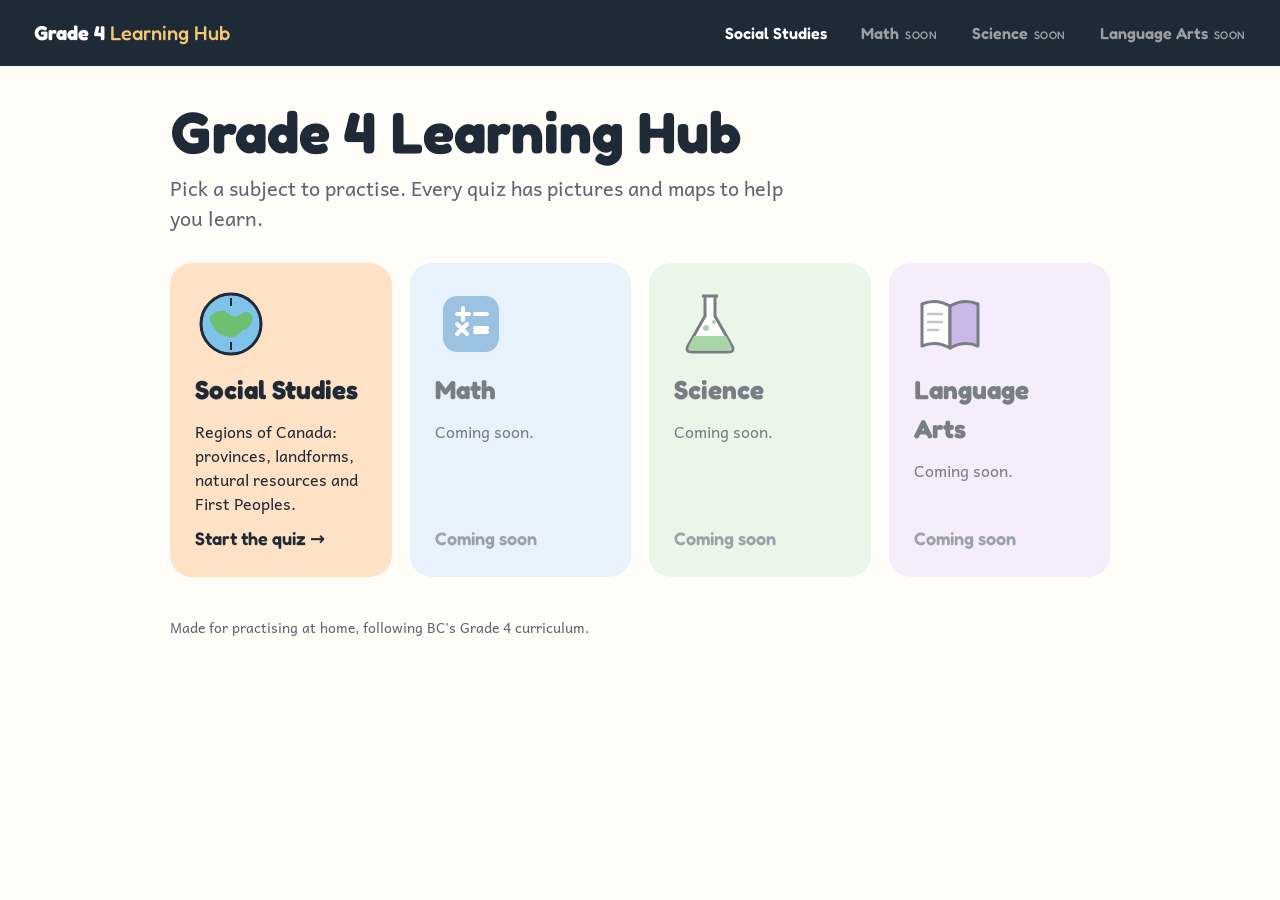
==== index.html @ 0b354492 "Add Grade 4 Learning Hub with Social Studies: Regions of Canada quiz - Home page with a subject menu" ====
<!DOCTYPE html>
<html lang="en">
<head>
<meta charset="utf-8">
<meta name="viewport" content="width=device-width, initial-scale=1">
<title>Grade 4 Learning Hub</title>
<link rel="stylesheet" href="assets/site.css">
<style>
*{box-sizing:border-box}
body{margin:0;background:#fffdf8;color:#1f2a37;font-family:var(--body-font);font-size:18px;line-height:1.5}
.wrap{max-width:980px;margin:0 auto;padding:36px 20px 60px}
h1{font-family:var(--head-font);font-size:clamp(36px,6vw,58px);line-height:1.05;margin:0 0 10px}
.lead{font-size:20px;color:#5b6675;margin:0 0 30px;max-width:52ch}
.grid{display:grid;grid-template-columns:repeat(auto-fit,minmax(210px,1fr));gap:18px;list-style:none;padding:0;margin:0}
.subject{display:flex;flex-direction:column;gap:10px;height:100%;border-radius:22px;padding:22px;text-decoration:none;color:#1f2a37;border:3px solid transparent;transition:transform .15s}
a.subject:hover{transform:translateY(-3px);border-color:#1f2a37}
a.subject:focus-visible{outline:4px solid #1d4ed8;outline-offset:3px}
.subject svg{width:72px;height:72px}
.subject h2{font-family:var(--head-font);font-size:26px;margin:0}
.subject p{margin:0;font-size:16px}
.subject .go{margin-top:auto;font-family:var(--head-font);font-weight:600}
.subject.off{opacity:.6}
.subject.off .go{color:#5b6675}
.ss{background:#ffe2c6}.ma{background:#d8ecff}.sc{background:#dcf3df}.la{background:#efe1ff}
footer{margin-top:40px;color:#5b6675;font-size:14px}
</style>
</head>
<body>
<nav class="site-nav" aria-label="Subjects">
  <a class="brand" href="./">Grade 4 <span>Learning Hub</span></a>
  <ul>
    <li><a href="social-studies/">Social Studies</a></li>
    <li><span class="soon" aria-disabled="true">Math <small>soon</small></span></li>
    <li><span class="soon" aria-disabled="true">Science <small>soon</small></span></li>
    <li><span class="soon" aria-disabled="true">Language Arts <small>soon</small></span></li>
  </ul>
</nav>
<div class="wrap">
  <h1>Grade 4 Learning Hub</h1>
  <p class="lead">Pick a subject to practise. Every quiz has pictures and maps to help you learn.</p>
  <ul class="grid">
    <li><a class="subject ss" href="social-studies/">
      <svg viewBox="0 0 72 72" aria-hidden="true"><circle cx="36" cy="36" r="30" fill="#7fc3ea"/><path d="M14,30 q8,-10 18,-6 q6,8 14,2 q8,-6 12,4 q-2,10 -10,12 q-8,10 -18,6 q-10,-2 -16,-18Z" fill="#6fbf73"/><path d="M36,10 v8 M36,54 v8" stroke="#1f2a37" stroke-width="2"/><circle cx="36" cy="36" r="30" fill="none" stroke="#1f2a37" stroke-width="3"/></svg>
      <h2>Social Studies</h2>
      <p>Regions of Canada: provinces, landforms, natural resources and First Peoples.</p>
      <span class="go">Start the quiz →</span></a></li>
    <li><div class="subject ma off">
      <svg viewBox="0 0 72 72" aria-hidden="true"><rect x="8" y="8" width="56" height="56" rx="14" fill="#5b9bd5"/><path d="M22,26 h12 M28,20 v12 M40,26 h12 M22,46 l10,-10 M22,36 l10,10 M40,44 h12 M40,40 h12" stroke="#fff" stroke-width="4" stroke-linecap="round"/></svg>
      <h2>Math</h2><p>Coming soon.</p><span class="go">Coming soon</span></div></li>
    <li><div class="subject sc off">
      <svg viewBox="0 0 72 72" aria-hidden="true"><path d="M28,8 h16 M31,8 v20 L14,58 q-3,6 4,6 h36 q7,0 4,-6 L41,28 V8" fill="#fff" stroke="#1f2a37" stroke-width="3" stroke-linejoin="round"/><path d="M20,48 h32 l5,10 q2,4 -3,4 H18 q-5,0 -3,-4Z" fill="#6fbf73"/><circle cx="32" cy="40" r="3" fill="#6fbf73"/><circle cx="40" cy="34" r="2" fill="#6fbf73"/></svg>
      <h2>Science</h2><p>Coming soon.</p><span class="go">Coming soon</span></div></li>
    <li><div class="subject la off">
      <svg viewBox="0 0 72 72" aria-hidden="true"><path d="M8,16 q14,-6 28,2 v42 q-14,-8 -28,-2Z" fill="#fff" stroke="#1f2a37" stroke-width="3" stroke-linejoin="round"/><path d="M64,16 q-14,-6 -28,2 v42 q14,-8 28,-2Z" fill="#a88be0" stroke="#1f2a37" stroke-width="3" stroke-linejoin="round"/><path d="M14,26 h14 M14,34 h14 M14,42 h10" stroke="#9aa3ad" stroke-width="2.5" stroke-linecap="round"/></svg>
      <h2>Language Arts</h2><p>Coming soon.</p><span class="go">Coming soon</span></div></li>
  </ul>
  <footer>Made for practising at home, following BC's Grade 4 curriculum.</footer>
</div>
</body>
</html>
---- assets/site.css ----
/* Shared styles for the Grade 4 Learning Hub */
/* Fonts are bundled in assets/fonts (SIL Open Font License) so they work offline. */
@font-face{font-family:"Andika";font-style:normal;font-weight:400;font-display:swap;src:url("fonts/andika-latin-400-normal.woff2") format("woff2")}
@font-face{font-family:"Andika";font-style:normal;font-weight:700;font-display:swap;src:url("fonts/andika-latin-700-normal.woff2") format("woff2")}
@font-face{font-family:"Fredoka";font-style:normal;font-weight:500;font-display:swap;src:url("fonts/fredoka-latin-500-normal.woff2") format("woff2")}
@font-face{font-family:"Fredoka";font-style:normal;font-weight:600;font-display:swap;src:url("fonts/fredoka-latin-600-normal.woff2") format("woff2")}
@font-face{font-family:"Fredoka";font-style:normal;font-weight:700;font-display:swap;src:url("fonts/fredoka-latin-700-normal.woff2") format("woff2")}
:root{
  /* Andika was designed by SIL for beginning readers: clear letter shapes (a, g, l, I, 1) that kids don't mix up.
     Fredoka is a rounded, friendly display face for headings and buttons. */
  --body-font:"Andika","Comic Neue",ui-rounded,"SF Pro Rounded",system-ui,sans-serif;
  --head-font:"Fredoka",ui-rounded,"SF Pro Rounded",system-ui,sans-serif;
}
.kicker a{color:inherit;text-decoration:none}
.kicker a:hover{text-decoration:underline}

.site-nav{display:flex;flex-wrap:wrap;align-items:center;gap:8px 18px;padding:12px 20px;background:#1f2a37;color:#fff;font-family:var(--head-font)}
.site-nav .brand{color:#fff;text-decoration:none;font-weight:700;font-size:20px;margin-right:auto}
.site-nav .brand span{color:#f7c873;font-weight:500}
.site-nav ul{display:flex;flex-wrap:wrap;gap:6px;list-style:none;margin:0;padding:0}
.site-nav a,.site-nav .soon{display:inline-block;padding:6px 14px;border-radius:999px;font-weight:600;font-size:16px;color:#fff;text-decoration:none}
.site-nav a:hover{background:rgba(255,255,255,.12)}
.site-nav ul a[aria-current="page"]{background:#f7c873;color:#1f2a37}
.site-nav .soon{opacity:.55;cursor:default}
.site-nav .soon small{font-size:11px;font-weight:500;text-transform:uppercase;letter-spacing:.05em;margin-left:2px}
.site-nav a:focus-visible{outline:3px solid #f7c873;outline-offset:2px}
@media print{.site-nav{display:none}}
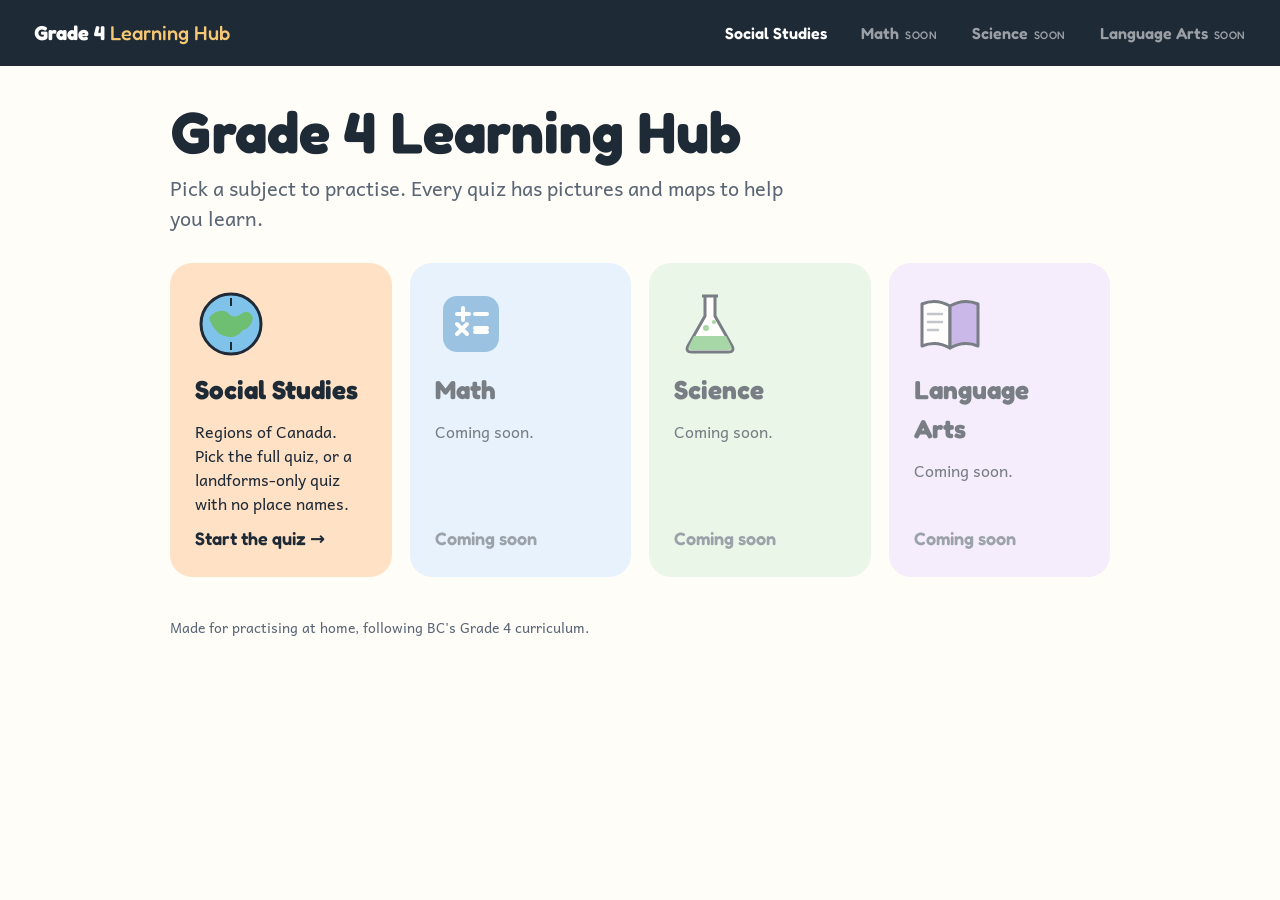
==== commit a32509fa: "Add Landforms-only version of the Social Studies quiz with a version picker - Social Studies page no" ====
--- a/index.html
+++ b/index.html
@@ -42,7 +42,7 @@
     <li><a class="subject ss" href="social-studies/">
       <svg viewBox="0 0 72 72" aria-hidden="true"><circle cx="36" cy="36" r="30" fill="#7fc3ea"/><path d="M14,30 q8,-10 18,-6 q6,8 14,2 q8,-6 12,4 q-2,10 -10,12 q-8,10 -18,6 q-10,-2 -16,-18Z" fill="#6fbf73"/><path d="M36,10 v8 M36,54 v8" stroke="#1f2a37" stroke-width="2"/><circle cx="36" cy="36" r="30" fill="none" stroke="#1f2a37" stroke-width="3"/></svg>
       <h2>Social Studies</h2>
-      <p>Regions of Canada: provinces, landforms, natural resources and First Peoples.</p>
+      <p>Regions of Canada. Pick the full quiz, or a landforms-only quiz with no place names.</p>
       <span class="go">Start the quiz →</span></a></li>
     <li><div class="subject ma off">
       <svg viewBox="0 0 72 72" aria-hidden="true"><rect x="8" y="8" width="56" height="56" rx="14" fill="#5b9bd5"/><path d="M22,26 h12 M28,20 v12 M40,26 h12 M22,46 l10,-10 M22,36 l10,10 M40,44 h12 M40,40 h12" stroke="#fff" stroke-width="4" stroke-linecap="round"/></svg>
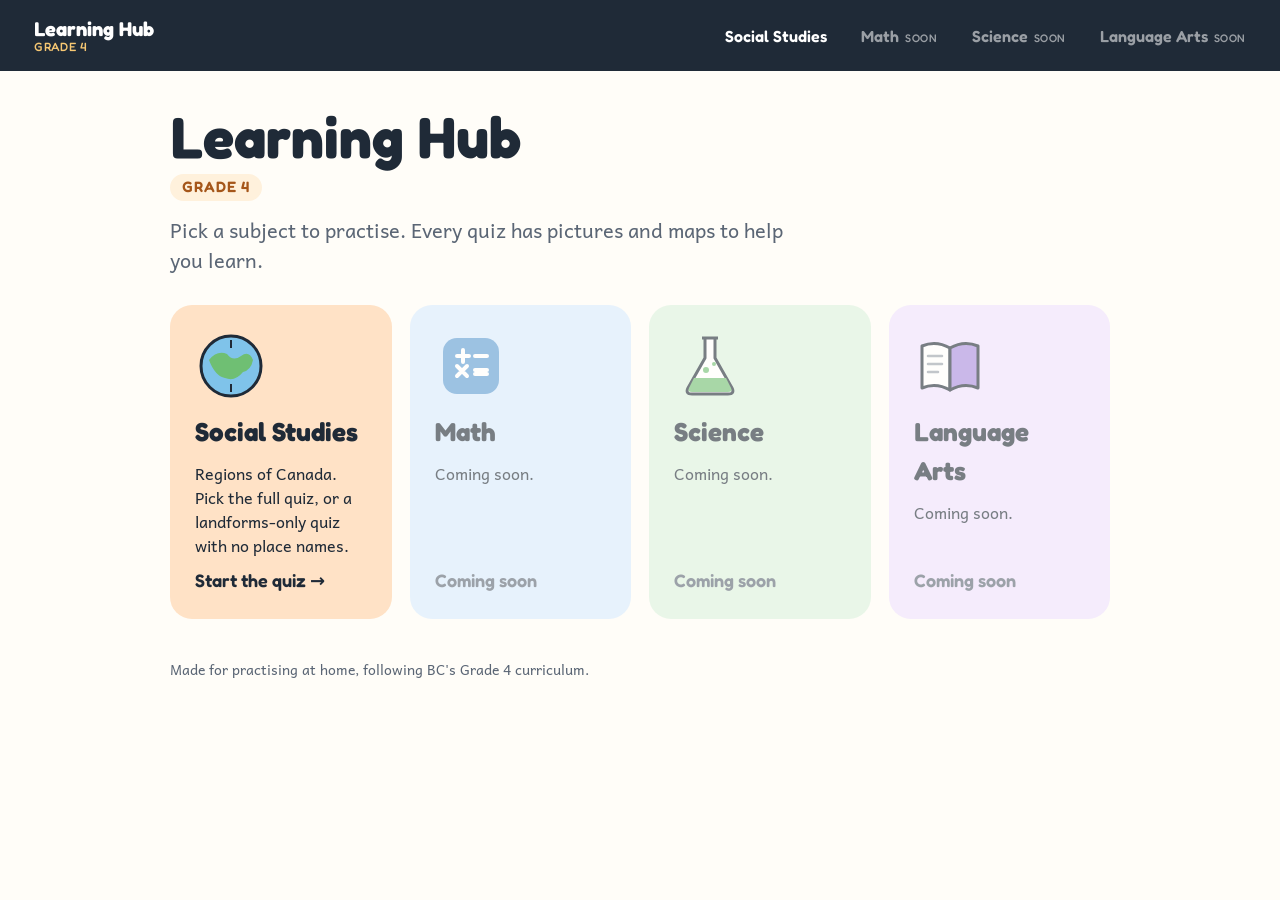
==== commit 47aebea9: "Rename site to Learning Hub with a small Grade 4 label Leaves room for other grades later: the nav b" ====
--- a/index.html
+++ b/index.html
@@ -3,13 +3,14 @@
 <head>
 <meta charset="utf-8">
 <meta name="viewport" content="width=device-width, initial-scale=1">
-<title>Grade 4 Learning Hub</title>
+<title>Learning Hub · Grade 4</title>
 <link rel="stylesheet" href="assets/site.css">
 <style>
 *{box-sizing:border-box}
 body{margin:0;background:#fffdf8;color:#1f2a37;font-family:var(--body-font);font-size:18px;line-height:1.5}
 .wrap{max-width:980px;margin:0 auto;padding:36px 20px 60px}
-h1{font-family:var(--head-font);font-size:clamp(36px,6vw,58px);line-height:1.05;margin:0 0 10px}
+h1{font-family:var(--head-font);font-size:clamp(36px,6vw,58px);line-height:1.05;margin:0}
+.grade{display:inline-block;margin:6px 0 14px;font-family:var(--head-font);font-weight:600;font-size:15px;letter-spacing:.06em;text-transform:uppercase;color:#a5561a;background:#fff1dc;border-radius:999px;padding:2px 12px}
 .lead{font-size:20px;color:#5b6675;margin:0 0 30px;max-width:52ch}
 .grid{display:grid;grid-template-columns:repeat(auto-fit,minmax(210px,1fr));gap:18px;list-style:none;padding:0;margin:0}
 .subject{display:flex;flex-direction:column;gap:10px;height:100%;border-radius:22px;padding:22px;text-decoration:none;color:#1f2a37;border:3px solid transparent;transition:transform .15s}
@@ -27,7 +28,7 @@
 </head>
 <body>
 <nav class="site-nav" aria-label="Subjects">
-  <a class="brand" href="./">Grade 4 <span>Learning Hub</span></a>
+  <a class="brand" href="./">Learning Hub<small>Grade 4</small></a>
   <ul>
     <li><a href="social-studies/">Social Studies</a></li>
     <li><span class="soon" aria-disabled="true">Math <small>soon</small></span></li>
@@ -36,7 +37,8 @@
   </ul>
 </nav>
 <div class="wrap">
-  <h1>Grade 4 Learning Hub</h1>
+  <h1>Learning Hub</h1>
+  <p class="grade">Grade 4</p>
   <p class="lead">Pick a subject to practise. Every quiz has pictures and maps to help you learn.</p>
   <ul class="grid">
     <li><a class="subject ss" href="social-studies/">
--- a/assets/site.css
+++ b/assets/site.css
@@ -1,4 +1,4 @@
-/* Shared styles for the Grade 4 Learning Hub */
+/* Shared styles for the Learning Hub */
 /* Fonts are bundled in assets/fonts (SIL Open Font License) so they work offline. */
 @font-face{font-family:"Andika";font-style:normal;font-weight:400;font-display:swap;src:url("fonts/andika-latin-400-normal.woff2") format("woff2")}
 @font-face{font-family:"Andika";font-style:normal;font-weight:700;font-display:swap;src:url("fonts/andika-latin-700-normal.woff2") format("woff2")}
@@ -15,8 +15,8 @@
 .kicker a:hover{text-decoration:underline}
 
 .site-nav{display:flex;flex-wrap:wrap;align-items:center;gap:8px 18px;padding:12px 20px;background:#1f2a37;color:#fff;font-family:var(--head-font)}
-.site-nav .brand{color:#fff;text-decoration:none;font-weight:700;font-size:20px;margin-right:auto}
-.site-nav .brand span{color:#f7c873;font-weight:500}
+.site-nav .brand{color:#fff;text-decoration:none;font-weight:700;font-size:20px;line-height:1.1;margin-right:auto;display:flex;flex-direction:column}
+.site-nav .brand small{color:#f7c873;font-weight:500;font-size:12px;letter-spacing:.06em;text-transform:uppercase}
 .site-nav ul{display:flex;flex-wrap:wrap;gap:6px;list-style:none;margin:0;padding:0}
 .site-nav a,.site-nav .soon{display:inline-block;padding:6px 14px;border-radius:999px;font-weight:600;font-size:16px;color:#fff;text-decoration:none}
 .site-nav a:hover{background:rgba(255,255,255,.12)}
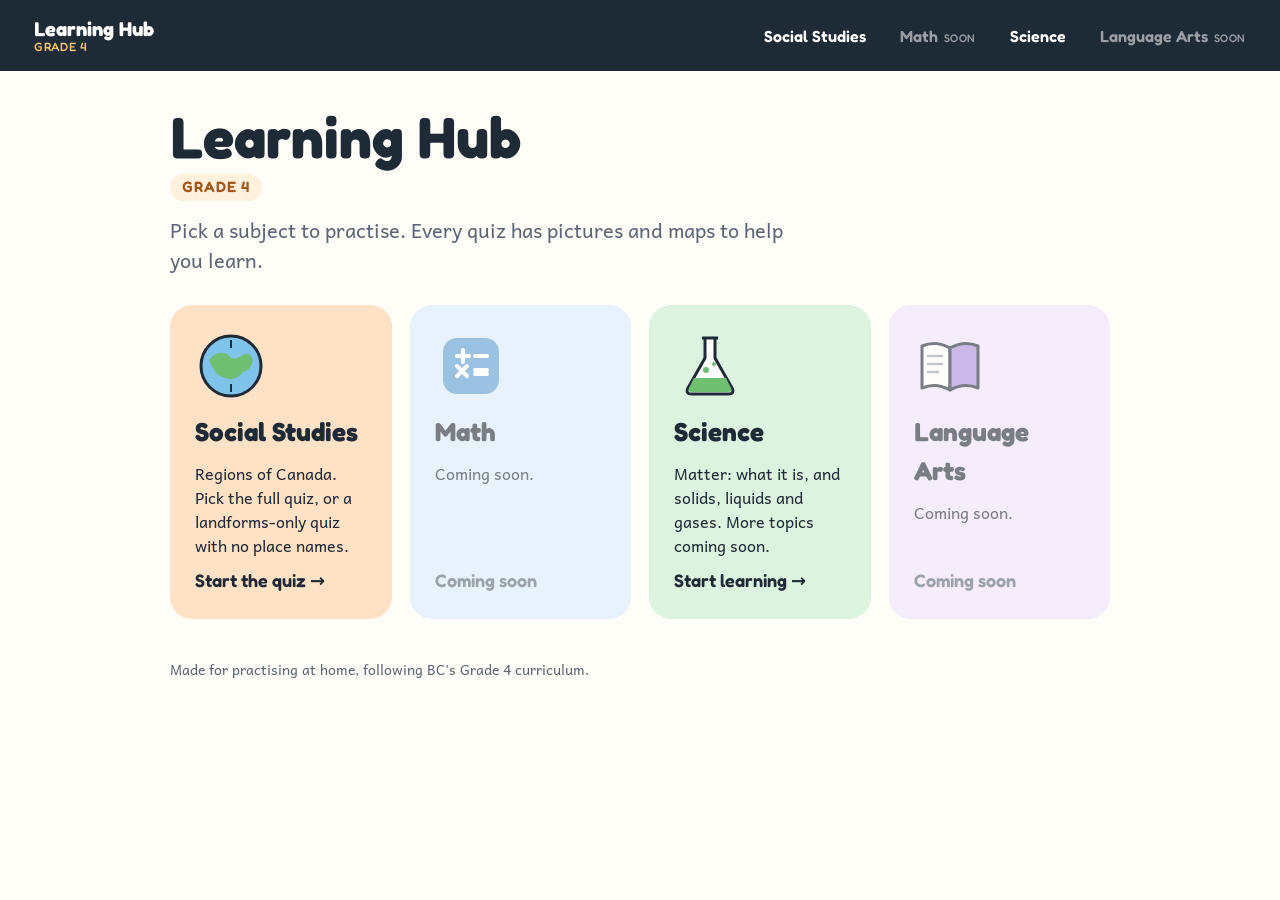
==== commit cc443e6d: "Add Science section with Matter as the first topic - science/: topics menu (Matter, plus a "more top" ====
--- a/index.html
+++ b/index.html
@@ -32,7 +32,7 @@
   <ul>
     <li><a href="social-studies/">Social Studies</a></li>
     <li><span class="soon" aria-disabled="true">Math <small>soon</small></span></li>
-    <li><span class="soon" aria-disabled="true">Science <small>soon</small></span></li>
+    <li><a href="science/">Science</a></li>
     <li><span class="soon" aria-disabled="true">Language Arts <small>soon</small></span></li>
   </ul>
 </nav>
@@ -49,9 +49,9 @@
     <li><div class="subject ma off">
       <svg viewBox="0 0 72 72" aria-hidden="true"><rect x="8" y="8" width="56" height="56" rx="14" fill="#5b9bd5"/><path d="M22,26 h12 M28,20 v12 M40,26 h12 M22,46 l10,-10 M22,36 l10,10 M40,44 h12 M40,40 h12" stroke="#fff" stroke-width="4" stroke-linecap="round"/></svg>
       <h2>Math</h2><p>Coming soon.</p><span class="go">Coming soon</span></div></li>
-    <li><div class="subject sc off">
+    <li><a class="subject sc" href="science/">
       <svg viewBox="0 0 72 72" aria-hidden="true"><path d="M28,8 h16 M31,8 v20 L14,58 q-3,6 4,6 h36 q7,0 4,-6 L41,28 V8" fill="#fff" stroke="#1f2a37" stroke-width="3" stroke-linejoin="round"/><path d="M20,48 h32 l5,10 q2,4 -3,4 H18 q-5,0 -3,-4Z" fill="#6fbf73"/><circle cx="32" cy="40" r="3" fill="#6fbf73"/><circle cx="40" cy="34" r="2" fill="#6fbf73"/></svg>
-      <h2>Science</h2><p>Coming soon.</p><span class="go">Coming soon</span></div></li>
+      <h2>Science</h2><p>Matter: what it is, and solids, liquids and gases. More topics coming soon.</p><span class="go">Start learning →</span></a></li>
     <li><div class="subject la off">
       <svg viewBox="0 0 72 72" aria-hidden="true"><path d="M8,16 q14,-6 28,2 v42 q-14,-8 -28,-2Z" fill="#fff" stroke="#1f2a37" stroke-width="3" stroke-linejoin="round"/><path d="M64,16 q-14,-6 -28,2 v42 q14,-8 28,-2Z" fill="#a88be0" stroke="#1f2a37" stroke-width="3" stroke-linejoin="round"/><path d="M14,26 h14 M14,34 h14 M14,42 h10" stroke="#9aa3ad" stroke-width="2.5" stroke-linecap="round"/></svg>
       <h2>Language Arts</h2><p>Coming soon.</p><span class="go">Coming soon</span></div></li>
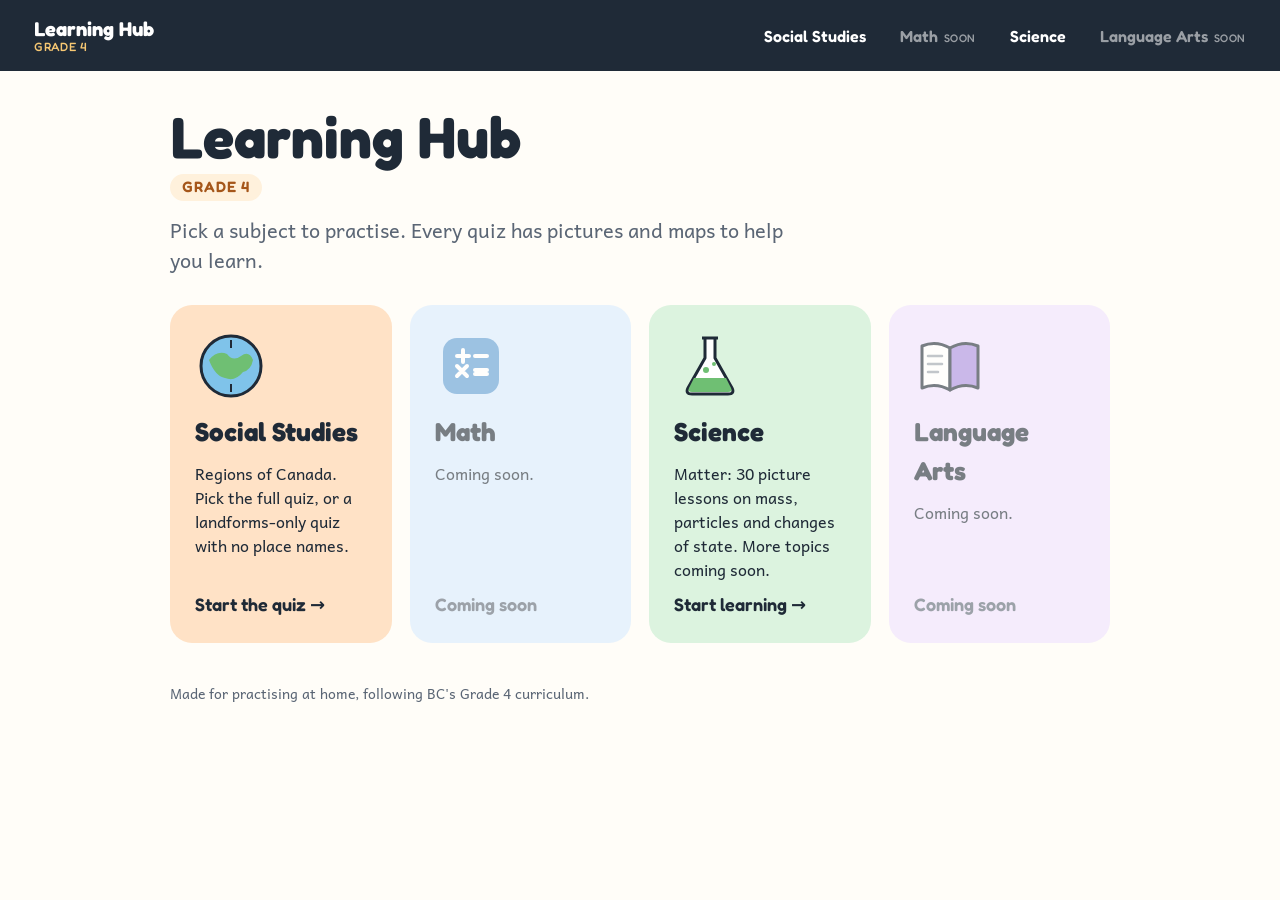
==== commit 4505d972: "Matter: add questions 3–30 and show one question at a time - 28 new lessons following BC Grade 4 Sci" ====
--- a/index.html
+++ b/index.html
@@ -51,7 +51,7 @@
       <h2>Math</h2><p>Coming soon.</p><span class="go">Coming soon</span></div></li>
     <li><a class="subject sc" href="science/">
       <svg viewBox="0 0 72 72" aria-hidden="true"><path d="M28,8 h16 M31,8 v20 L14,58 q-3,6 4,6 h36 q7,0 4,-6 L41,28 V8" fill="#fff" stroke="#1f2a37" stroke-width="3" stroke-linejoin="round"/><path d="M20,48 h32 l5,10 q2,4 -3,4 H18 q-5,0 -3,-4Z" fill="#6fbf73"/><circle cx="32" cy="40" r="3" fill="#6fbf73"/><circle cx="40" cy="34" r="2" fill="#6fbf73"/></svg>
-      <h2>Science</h2><p>Matter: what it is, and solids, liquids and gases. More topics coming soon.</p><span class="go">Start learning →</span></a></li>
+      <h2>Science</h2><p>Matter: 30 picture lessons on mass, particles and changes of state. More topics coming soon.</p><span class="go">Start learning →</span></a></li>
     <li><div class="subject la off">
       <svg viewBox="0 0 72 72" aria-hidden="true"><path d="M8,16 q14,-6 28,2 v42 q-14,-8 -28,-2Z" fill="#fff" stroke="#1f2a37" stroke-width="3" stroke-linejoin="round"/><path d="M64,16 q-14,-6 -28,2 v42 q14,-8 28,-2Z" fill="#a88be0" stroke="#1f2a37" stroke-width="3" stroke-linejoin="round"/><path d="M14,26 h14 M14,34 h14 M14,42 h10" stroke="#9aa3ad" stroke-width="2.5" stroke-linecap="round"/></svg>
       <h2>Language Arts</h2><p>Coming soon.</p><span class="go">Coming soon</span></div></li>
